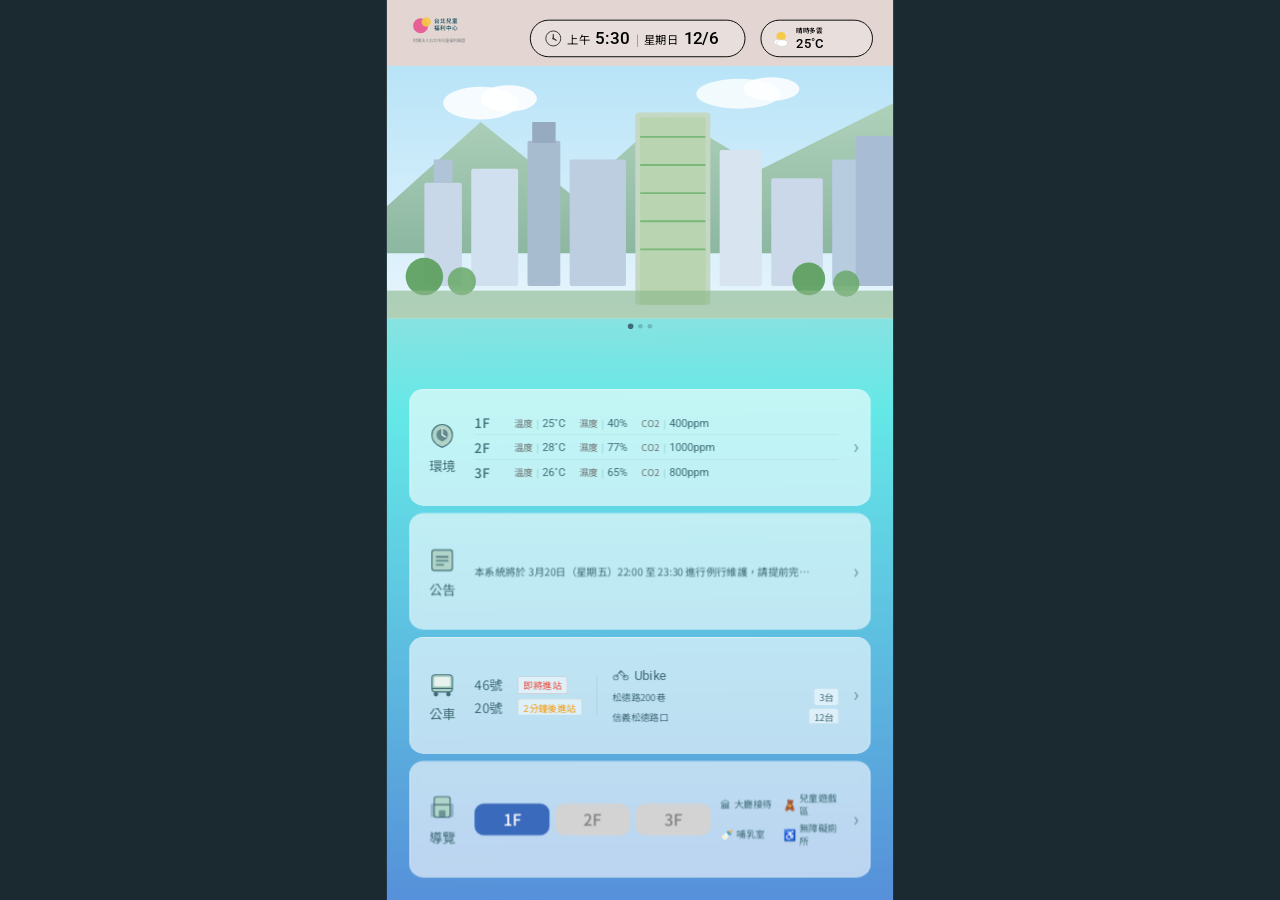
==== index.html @ 34609c23 "first commit" ====
<!DOCTYPE html>
<html lang="zh-TW">
<head>
  <meta charset="UTF-8" />
  <meta name="viewport" content="width=1080" />
  <title>台北兒童福利中心 - 資訊看板</title>
  <link rel="stylesheet" href="style.css" />
  <!-- Google Fonts 需要網路；離線時此行可移除，fallback 為系統字體 -->
  <link rel="preconnect" href="https://fonts.googleapis.com" />
  <link href="https://fonts.googleapis.com/css2?family=Noto+Sans+TC:wght@400;500;700&family=Roboto:wght@400;500;700&display=swap" rel="stylesheet" />
</head>
<body>

<!-- ══════════════════════════════════════════════════════════ -->
<!--  主容器 (設計稿尺寸 1080 × 1920，以 scale 適配螢幕)         -->
<!-- ══════════════════════════════════════════════════════════ -->
<div id="app-root">

  <!-- ▌HEADER ──────────────────────────────────────────────── -->
  <header class="header">

    <!-- Logo -->
    <div class="logo-wrap">
      <!-- SVG inline logo（無網路可正常顯示） -->
      <svg width="160" height="72" viewBox="0 0 160 72" fill="none" xmlns="http://www.w3.org/2000/svg">
        <rect width="160" height="72" rx="0" fill="none"/>
        <!-- 簡化 logo 圖示 -->
        <circle cx="24" cy="28" r="16" fill="#e84c8e" opacity=".85"/>
        <circle cx="36" cy="20" r="10" fill="#f7c948" opacity=".9"/>
        <text x="52" y="22" font-family="Noto Sans TC,sans-serif" font-size="12" font-weight="700" fill="#406c76">台北兒童</text>
        <text x="52" y="38" font-family="Noto Sans TC,sans-serif" font-size="12" font-weight="700" fill="#406c76">福利中心</text>
        <text x="8" y="62" font-family="Noto Sans TC,sans-serif" font-size="9" fill="#888">財團法人台北市兒童福利聯盟</text>
      </svg>
    </div>

    <!-- 時鐘 -->
    <div class="clock-pill">
      <span class="clock-icon">
        <!-- 時鐘 SVG icon -->
        <svg width="36" height="36" viewBox="0 0 36 36" fill="none" xmlns="http://www.w3.org/2000/svg">
          <circle cx="18" cy="18" r="16" stroke="#333" stroke-width="2"/>
          <line x1="18" y1="10" x2="18" y2="18" stroke="#333" stroke-width="2.5" stroke-linecap="round"/>
          <line x1="18" y1="18" x2="24" y2="22" stroke="#333" stroke-width="2.5" stroke-linecap="round"/>
          <circle cx="18" cy="18" r="2" fill="#333"/>
        </svg>
      </span>
      <span id="clock-ampm" class="clock-ampm">上午</span>
      <span id="clock-time" class="clock-time">10:00</span>
      <span class="clock-sep">|</span>
      <span id="clock-weekday" class="clock-weekday">星期四</span>
      <span id="clock-date" class="clock-date">12/8</span>
    </div>

    <!-- 天氣 -->
    <div class="weather-pill">
      <!-- 天氣圖示 (SVG inline) -->
      <span class="weather-icon">
        <svg width="44" height="44" viewBox="0 0 44 44" fill="none" xmlns="http://www.w3.org/2000/svg">
          <circle cx="22" cy="18" r="10" fill="#f7c948"/>
          <ellipse cx="16" cy="30" rx="9" ry="6" fill="white" stroke="#ccc" stroke-width="1"/>
          <ellipse cx="24" cy="32" rx="12" ry="7" fill="white" stroke="#ccc" stroke-width="1"/>
        </svg>
      </span>
      <div class="weather-info">
        <span id="weather-condition" class="weather-condition">晴時多雲</span>
        <span id="weather-temp" class="weather-temp">25˚C</span>
      </div>
    </div>

  </header>

  <!-- ▌HERO 建築圖 ──────────────────────────────────────────── -->
  <section class="hero-section">
    <div class="hero-image-wrap">
      <!-- 以漸層 + SVG city 圖形替代外部圖片，保證離線可顯示 -->
      <div class="hero-city-art">
        <svg width="1080" height="540" viewBox="0 0 1080 540" xmlns="http://www.w3.org/2000/svg" preserveAspectRatio="xMidYMid slice">
          <defs>
            <linearGradient id="skyGrad" x1="0" y1="0" x2="0" y2="1">
              <stop offset="0%" stop-color="#b8e4f7"/>
              <stop offset="60%" stop-color="#d5eefb"/>
              <stop offset="100%" stop-color="#e8f5fc"/>
            </linearGradient>
            <linearGradient id="mtGrad" x1="0" y1="0" x2="0" y2="1">
              <stop offset="0%" stop-color="#a8c8a0"/>
              <stop offset="100%" stop-color="#6a9e7a"/>
            </linearGradient>
          </defs>
          <!-- 天空 -->
          <rect width="1080" height="540" fill="url(#skyGrad)"/>
          <!-- 山 -->
          <polygon points="0,300 200,120 400,280 600,100 800,220 1080,80 1080,400 0,400" fill="url(#mtGrad)" opacity=".7"/>
          <!-- 雲 -->
          <ellipse cx="200" cy="80" rx="80" ry="35" fill="white" opacity=".85"/>
          <ellipse cx="260" cy="70" rx="60" ry="28" fill="white" opacity=".9"/>
          <ellipse cx="750" cy="60" rx="90" ry="32" fill="white" opacity=".8"/>
          <ellipse cx="820" cy="50" rx="60" ry="25" fill="white" opacity=".85"/>
          <!-- 建築群 -->
          <rect x="80"  y="250" width="80"  height="220" fill="#c8d8e8" rx="4"/>
          <rect x="100" y="200" width="40"  height="50"  fill="#b0c4d8" rx="2"/>
          <rect x="180" y="220" width="100" height="250" fill="#d0e0ee" rx="4"/>
          <rect x="300" y="160" width="70"  height="310" fill="#a8bcd0" rx="4"/>
          <rect x="310" y="120" width="50"  height="45"  fill="#96aac0" rx="2"/>
          <rect x="390" y="200" width="120" height="270" fill="#bccee0" rx="4"/>
          <!-- 主建築 (帶植栽外牆) -->
          <rect x="530" y="100" width="160" height="410" fill="#c4d8c4" rx="8"/>
          <rect x="540" y="110" width="140" height="400" fill="#b8d4b0" rx="6"/>
          <!-- 植栽陽台線條 -->
          <rect x="540" y="150" width="140" height="4"  fill="#7ab87a" rx="2"/>
          <rect x="540" y="210" width="140" height="4"  fill="#7ab87a" rx="2"/>
          <rect x="540" y="270" width="140" height="4"  fill="#7ab87a" rx="2"/>
          <rect x="540" y="330" width="140" height="4"  fill="#7ab87a" rx="2"/>
          <rect x="540" y="390" width="140" height="4"  fill="#7ab87a" rx="2"/>
          <!-- 右側建築 -->
          <rect x="710" y="180" width="90"  height="290" fill="#d8e4f0" rx="4"/>
          <rect x="820" y="240" width="110" height="230" fill="#cad8ea" rx="4"/>
          <rect x="950" y="200" width="80"  height="270" fill="#b8cce0" rx="4"/>
          <rect x="1000" y="150" width="80"  height="320" fill="#a8bcd4" rx="4"/>
          <!-- 前景綠樹 -->
          <circle cx="80"  cy="450" r="40" fill="#5a9e5a" opacity=".9"/>
          <circle cx="160" cy="460" r="30" fill="#6aaa6a" opacity=".85"/>
          <circle cx="900" cy="455" r="35" fill="#5a9e5a" opacity=".9"/>
          <circle cx="980" cy="465" r="28" fill="#6aaa6a" opacity=".85"/>
          <!-- 地面 -->
          <rect x="0" y="480" width="1080" height="60" fill="#8ab88a" opacity=".6"/>
        </svg>
      </div>
    </div>
    <!-- 輪播指示點 -->
    <div class="carousel-dots">
      <span class="dot active"></span>
      <span class="dot"></span>
      <span class="dot"></span>
    </div>
  </section>

  <!-- ▌INFO CARDS 區域 ─────────────────────────────────────── -->
  <main class="cards-area">

    <!-- ── 環境監測卡 ──────────────────────────────── -->
    <article class="card env-card">
      <div class="card-icon-col">
        <div class="card-icon">
          <!-- 環境 icon (SVG) -->
          <svg width="56" height="56" viewBox="0 0 56 56" fill="none" xmlns="http://www.w3.org/2000/svg">
            <path d="M28 8 C18 8 10 16 10 26 C10 34 14 40 20 44 L28 48 L36 44 C42 40 46 34 46 26 C46 16 38 8 28 8Z" fill="#b0d4c8" stroke="#406c76" stroke-width="2"/>
            <path d="M28 16 C22 16 18 20 18 26 C18 30 20 33 23 35 L28 38 L33 35 C36 33 38 30 38 26 C38 20 34 16 28 16Z" fill="#406c76" opacity=".7"/>
            <line x1="28" y1="26" x2="28" y2="16" stroke="white" stroke-width="2" stroke-linecap="round"/>
            <line x1="28" y1="26" x2="34" y2="30" stroke="white" stroke-width="2" stroke-linecap="round"/>
          </svg>
        </div>
        <p class="card-label">環境</p>
      </div>
      <div class="card-content env-content">
        <!-- 動態產生 by JS -->
      </div>
      <div class="card-arrow">›</div>
    </article>

    <!-- ── 公告卡 ───────────────────────────────────── -->
    <article class="card notice-card">
      <div class="card-icon-col">
        <div class="card-icon">
          <svg width="56" height="56" viewBox="0 0 56 56" fill="none" xmlns="http://www.w3.org/2000/svg">
            <rect x="10" y="10" width="36" height="36" rx="4" fill="#b0d4c8" stroke="#406c76" stroke-width="2"/>
            <line x1="18" y1="22" x2="38" y2="22" stroke="#406c76" stroke-width="2.5" stroke-linecap="round"/>
            <line x1="18" y1="29" x2="38" y2="29" stroke="#406c76" stroke-width="2.5" stroke-linecap="round"/>
            <line x1="18" y1="36" x2="30" y2="36" stroke="#406c76" stroke-width="2.5" stroke-linecap="round"/>
          </svg>
        </div>
        <p class="card-label">公告</p>
      </div>
      <div class="card-content notice-content">
        <!-- 動態產生 by JS -->
      </div>
      <div class="card-arrow">›</div>
    </article>

    <!-- ── 交通資訊卡 ─────────────────────────────────── -->
    <article class="card transit-card">
      <div class="card-icon-col">
        <div class="card-icon">
          <svg width="56" height="56" viewBox="0 0 56 56" fill="none" xmlns="http://www.w3.org/2000/svg">
            <rect x="10" y="12" width="36" height="30" rx="6" fill="#b0d4c8" stroke="#406c76" stroke-width="2"/>
            <rect x="14" y="16" width="28" height="16" rx="3" fill="white" opacity=".7"/>
            <circle cx="17" cy="46" r="4" fill="#406c76"/>
            <circle cx="39" cy="46" r="4" fill="#406c76"/>
            <line x1="10" y1="36" x2="46" y2="36" stroke="#406c76" stroke-width="2"/>
          </svg>
        </div>
        <p class="card-label">公車</p>
      </div>
      <div class="card-content transit-content">
        <!-- 動態產生 by JS -->
      </div>
      <div class="card-arrow">›</div>
    </article>

    <!-- ── 園區導覽卡 ─────────────────────────────────── -->
    <article class="card guide-card">
      <div class="card-icon-col">
        <div class="card-icon">
          <svg width="56" height="56" viewBox="0 0 56 56" fill="none" xmlns="http://www.w3.org/2000/svg">
            <rect x="14" y="8" width="28" height="36" rx="4" fill="#b0d4c8" stroke="#406c76" stroke-width="2"/>
            <rect x="22" y="32" width="12" height="12" rx="2" fill="#406c76" opacity=".6"/>
            <line x1="14" y1="22" x2="42" y2="22" stroke="#406c76" stroke-width="2"/>
            <rect x="8"  y="20" width="6" height="24" rx="2" fill="#406c76" opacity=".35"/>
            <rect x="42" y="20" width="6" height="24" rx="2" fill="#406c76" opacity=".35"/>
          </svg>
        </div>
        <p class="card-label">導覽</p>
      </div>
      <div class="card-content guide-content">
        <div class="floor-tabs" id="floor-tabs">
          <!-- 動態產生 by JS -->
        </div>
        <div class="floor-detail" id="floor-detail">
          <!-- 動態產生 by JS -->
        </div>
      </div>
      <div class="card-arrow">›</div>
    </article>

  </main>
</div><!-- /#app-root -->

<script src="mock.js"></script>
<script src="app.js"></script>
</body>
</html>
---- style.css ----
/* ═══════════════════════════════════════════════════════════════
   style.css — 台北兒童福利中心資訊看板
   設計稿基準尺寸：1080 × 1920 px
   ─── 支援 1080p (1920×1080 橫置) 與 4K (3840×2160) ───────────
   以 CSS transform scale 進行等比縮放，不破版
   ═══════════════════════════════════════════════════════════════ */

/* ── 字體 fallback (Google Fonts 載入失敗時) ─────────────────── */
@import url('data:text/css,');

/* ── CSS 變數 ─────────────────────────────────────────────────── */
:root {
  /* 顏色 */
  --c-primary:   #406c76;
  --c-bg-grad-top:    rgb(226, 213, 210);
  --c-bg-grad-mid:    rgb(100, 232, 231);
  --c-bg-grad-bot:    rgb(86, 144, 217);
  --c-card-bg:        rgba(255,255,255,0.6);
  --c-card-border:    rgba(255,255,255,0.85);
  --c-pill-bg:        rgba(255,255,255,0.2);
  --c-text-main:      #406c76;
  --c-text-sub:       #6d6d6d;
  --c-white:          #ffffff;
  --c-blue-btn:       #3a6abc;
  --c-grey-btn:       #d3d3d3;
  --c-grey-btn-text:  #828282;
  --c-arriving:       #e84c3d;
  --c-soon:           #f39c12;

  /* 設計稿寬高（保持縱向比例） */
  --design-w: 1080px;
  --design-h: 1920px;

  /* 圓角 */
  --r-card:  30px;
  --r-pill:  50px;
  --r-btn:   20px;
  --r-badge: 5px;

  /* 字體 */
  --font-zh: 'Noto Sans TC', 'Microsoft JhengHei', 'PingFang TC', sans-serif;
  --font-en: 'Roboto', 'Noto Sans TC', sans-serif;
}

/* ── Reset ──────────────────────────────────────────────────── */
*, *::before, *::after { box-sizing: border-box; margin: 0; padding: 0; }

html, body {
  width: 100%;
  height: 100%;
  overflow: hidden;
  background: #000;
}

/* ══════════════════════════════════════════════════════════════
   縮放容器 — JS 計算 scale 後注入 inline style
   ══════════════════════════════════════════════════════════════ */
#app-root {
  /* 固定設計稿尺寸 (縱向) */
  width:  var(--design-w);
  height: var(--design-h);
  position: absolute;
  top: 0;
  left: 0;
  transform-origin: top left;

  /* 背景漸層 */
  background: linear-gradient(
    179.57deg,
    var(--c-bg-grad-top)  8.4%,
    var(--c-bg-grad-mid) 45.7%,
    var(--c-bg-grad-bot) 99.8%
  );
  font-family: var(--font-zh);
  overflow: hidden;
}

/* ══════════════════════════════════════════════════════════════
   HEADER
   ══════════════════════════════════════════════════════════════ */
.header {
  position: absolute;
  top: 0;
  left: 0;
  right: 0;
  height: 130px;
  display: flex;
  align-items: center;
  padding: 0 48px;
  gap: 24px;
  z-index: 10;
}

/* Logo */
.logo-wrap {
  flex: 0 0 auto;
}

/* 時鐘 Pill */
.clock-pill {
  position: absolute;
  left: 305px;
  top: 42px;
  width: 460px;
  height: 80px;
  background: var(--c-pill-bg);
  border: 2px solid #000;
  border-radius: var(--r-pill);
  display: flex;
  align-items: center;
  padding: 0 30px;
  gap: 12px;
}

.clock-icon { display: flex; align-items: center; }
.clock-ampm { font-family: var(--font-zh); font-size: 24px; font-weight: 400; color: #000; }
.clock-time { font-family: var(--font-en); font-size: 36px; font-weight: 500; color: #000; letter-spacing: 1px; }
.clock-sep  { color: #000; font-size: 24px; opacity: .4; }
.clock-weekday { font-family: var(--font-zh); font-size: 24px; color: #000; }
.clock-date    { font-family: var(--font-en); font-size: 36px; font-weight: 500; color: #000; }

/* 天氣 Pill */
.weather-pill {
  position: absolute;
  left: 797px;
  top: 42px;
  width: 240px;
  height: 80px;
  background: var(--c-pill-bg);
  border: 2px solid #000;
  border-radius: var(--r-pill);
  display: flex;
  align-items: center;
  padding: 0 20px;
  gap: 10px;
}

.weather-icon { display: flex; align-items: center; flex: 0 0 auto; }
.weather-info { display: flex; flex-direction: column; gap: 2px; }
.weather-condition {
  font-family: var(--font-zh);
  font-size: 14px;
  font-weight: 500;
  color: #000;
  white-space: nowrap;
}
.weather-temp {
  font-family: var(--font-en);
  font-size: 28px;
  font-weight: 500;
  color: #000;
  white-space: nowrap;
}

/* ══════════════════════════════════════════════════════════════
   HERO 建築圖
   ══════════════════════════════════════════════════════════════ */
.hero-section {
  position: absolute;
  top: 140px;
  left: 0;
  width: 1080px;
  height: 580px;
  overflow: hidden;
}

.hero-image-wrap {
  width: 100%;
  height: 540px;
  overflow: hidden;
}

.hero-city-art {
  width: 100%;
  height: 100%;
}

.hero-city-art svg {
  width: 100%;
  height: 100%;
  object-fit: cover;
}

/* 輪播點 */
.carousel-dots {
  position: absolute;
  bottom: 18px;
  left: 50%;
  transform: translateX(-50%);
  display: flex;
  gap: 10px;
  align-items: center;
}

.dot {
  width: 10px;
  height: 10px;
  border-radius: 50%;
  background: rgba(64,108,118,0.35);
  transition: background .3s;
}

.dot.active {
  background: var(--c-primary);
  width: 12px;
  height: 12px;
}

/* ══════════════════════════════════════════════════════════════
   CARDS 區域
   ══════════════════════════════════════════════════════════════ */
.cards-area {
  position: absolute;
  top: 830px;
  left: 0;
  right: 0;
  bottom: 0;
  display: flex;
  flex-direction: column;
  gap: 16px;
  padding: 0 48px 48px;
}

/* ── 通用卡片 ────────────────────────────────────────────────── */
.card {
  flex: 1;
  background: var(--c-card-bg);
  border: 1.5px solid var(--c-card-border);
  border-radius: var(--r-card);
  display: flex;
  align-items: center;
  padding: 0 28px 0 24px;
  gap: 24px;
  backdrop-filter: blur(10px);
  -webkit-backdrop-filter: blur(10px);
  position: relative;
  overflow: hidden;
  min-height: 0;
}

/* 左側 icon 欄 */
.card-icon-col {
  flex: 0 0 90px;
  display: flex;
  flex-direction: column;
  align-items: center;
  gap: 8px;
}

.card-icon {
  width: 68px;
  height: 68px;
  display: flex;
  align-items: center;
  justify-content: center;
}

.card-icon svg {
  width: 100%;
  height: 100%;
}

.card-label {
  font-family: var(--font-zh);
  font-size: 28px;
  font-weight: 400;
  color: var(--c-text-main);
  white-space: nowrap;
}

/* 右側箭頭 */
.card-arrow {
  position: absolute;
  right: 24px;
  top: 50%;
  transform: translateY(-50%);
  font-size: 40px;
  color: var(--c-primary);
  opacity: .6;
  font-family: var(--font-en);
  line-height: 1;
}

/* 內容區 */
.card-content {
  flex: 1;
  display: flex;
  flex-direction: column;
  justify-content: center;
  gap: 0;
  min-width: 0;
  padding-right: 40px;
}

/* ══════════════════════════════════════════════════════════════
   環境監測卡
   ══════════════════════════════════════════════════════════════ */
.env-content {
  gap: 0;
}

.env-row {
  display: flex;
  align-items: center;
  gap: 28px;
  padding: 6px 0;
  border-bottom: 1px solid rgba(64,108,118,0.15);
}

.env-row:last-child { border-bottom: none; }

.env-floor {
  font-family: var(--font-zh);
  font-size: 28px;
  font-weight: 500;
  color: var(--c-text-main);
  width: 56px;
  flex-shrink: 0;
}

.env-item {
  display: flex;
  align-items: baseline;
  gap: 6px;
}

.env-label {
  font-family: var(--font-zh);
  font-size: 20px;
  color: var(--c-text-sub);
}

.env-sep {
  font-size: 18px;
  color: rgba(64,108,118,0.4);
  margin: 0 2px;
}

.env-value {
  font-family: var(--font-en);
  font-size: 24px;
  font-weight: 400;
  color: var(--c-text-main);
}

/* ══════════════════════════════════════════════════════════════
   公告卡
   ══════════════════════════════════════════════════════════════ */
.notice-content {
  gap: 6px;
  overflow: hidden;
}

.notice-item {
  font-family: var(--font-zh);
  font-size: 22px;
  color: var(--c-text-main);
  line-height: 1.55;
  white-space: nowrap;
  overflow: hidden;
  text-overflow: ellipsis;
  max-width: 720px;
}

/* ══════════════════════════════════════════════════════════════
   交通資訊卡
   ══════════════════════════════════════════════════════════════ */
.transit-content {
  flex-direction: row;
  align-items: center;
  gap: 0;
}

.transit-bus-col {
  flex: 0 0 auto;
  display: flex;
  flex-direction: column;
  gap: 8px;
  padding-right: 32px;
  border-right: 1.5px solid rgba(64,108,118,0.2);
}

.transit-bus-row {
  display: flex;
  align-items: center;
  gap: 12px;
}

.bus-route-no {
  font-family: var(--font-zh);
  font-size: 28px;
  color: var(--c-text-main);
  width: 80px;
  flex-shrink: 0;
}

.bus-status {
  font-family: var(--font-zh);
  font-size: 20px;
  padding: 3px 12px;
  border-radius: var(--r-badge);
  background: rgba(255,255,255,0.5);
  white-space: nowrap;
}

.bus-status.arriving { color: var(--c-arriving); border: 1px solid rgba(232,76,61,.3); }
.bus-status.soon     { color: var(--c-soon);     border: 1px solid rgba(243,156,18,.3); }

.transit-ubike-col {
  flex: 1;
  display: flex;
  flex-direction: column;
  gap: 8px;
  padding-left: 32px;
}

.ubike-header {
  display: flex;
  align-items: center;
  gap: 10px;
  margin-bottom: 4px;
}

.ubike-label {
  font-family: var(--font-en);
  font-size: 28px;
  color: var(--c-text-main);
  font-weight: 400;
}

.ubike-row {
  display: flex;
  justify-content: space-between;
  align-items: center;
  gap: 8px;
}

.ubike-station {
  font-family: var(--font-zh);
  font-size: 20px;
  color: var(--c-text-main);
}

.ubike-count {
  font-family: var(--font-zh);
  font-size: 20px;
  color: var(--c-text-main);
  padding: 3px 10px;
  border-radius: var(--r-badge);
  background: rgba(255,255,255,0.5);
  white-space: nowrap;
}

/* Ubike SVG icon inline */
.ubike-icon svg {
  width: 36px;
  height: 28px;
}

/* ══════════════════════════════════════════════════════════════
   園區導覽卡
   ══════════════════════════════════════════════════════════════ */
.guide-content {
  flex-direction: row;
  align-items: center;
  gap: 20px;
}

.floor-tabs {
  display: flex;
  gap: 12px;
  flex-shrink: 0;
}

.floor-btn {
  width: 160px;
  height: 68px;
  border-radius: var(--r-btn);
  border: none;
  cursor: pointer;
  font-family: var(--font-zh);
  font-size: 34px;
  font-weight: 500;
  transition: background .2s, color .2s;
  display: flex;
  align-items: center;
  justify-content: center;
}

.floor-btn.active {
  background: var(--c-blue-btn);
  color: var(--c-white);
}

.floor-btn:not(.active) {
  background: var(--c-grey-btn);
  color: var(--c-grey-btn-text);
}

.floor-detail {
  flex: 1;
  display: grid;
  grid-template-columns: 1fr 1fr;
  gap: 6px 16px;
}

.floor-area-item {
  display: flex;
  align-items: center;
  gap: 8px;
  font-family: var(--font-zh);
  font-size: 20px;
  color: var(--c-text-main);
}

.floor-area-item .area-icon {
  font-size: 22px;
}

/* ══════════════════════════════════════════════════════════════
   動畫
   ══════════════════════════════════════════════════════════════ */
@keyframes fadeSlideIn {
  from { opacity: 0; transform: translateY(12px); }
  to   { opacity: 1; transform: translateY(0); }
}

.card {
  animation: fadeSlideIn .5s ease both;
}

.env-card    { animation-delay: .1s; }
.notice-card { animation-delay: .2s; }
.transit-card{ animation-delay: .3s; }
.guide-card  { animation-delay: .4s; }

/* 公告滾動 */
@keyframes scrollNotice {
  0%   { transform: translateY(0); }
  100% { transform: translateY(-50%); }
}

.notice-ticker-wrap {
  overflow: hidden;
  width: 100%;
}

.notice-ticker {
  display: flex;
  flex-direction: column;
  gap: 16px;
}

/* 交通輪播容器 */
.transit-roller-wrap {
  overflow: hidden;
}

#bus-roller,
#ubike-roller {
  display: flex;
  flex-direction: column;
  gap: 8px;
}

/* 輪播點動畫 */
@keyframes dotPulse {
  0%, 100% { opacity: 1; }
  50%       { opacity: .4; }
}
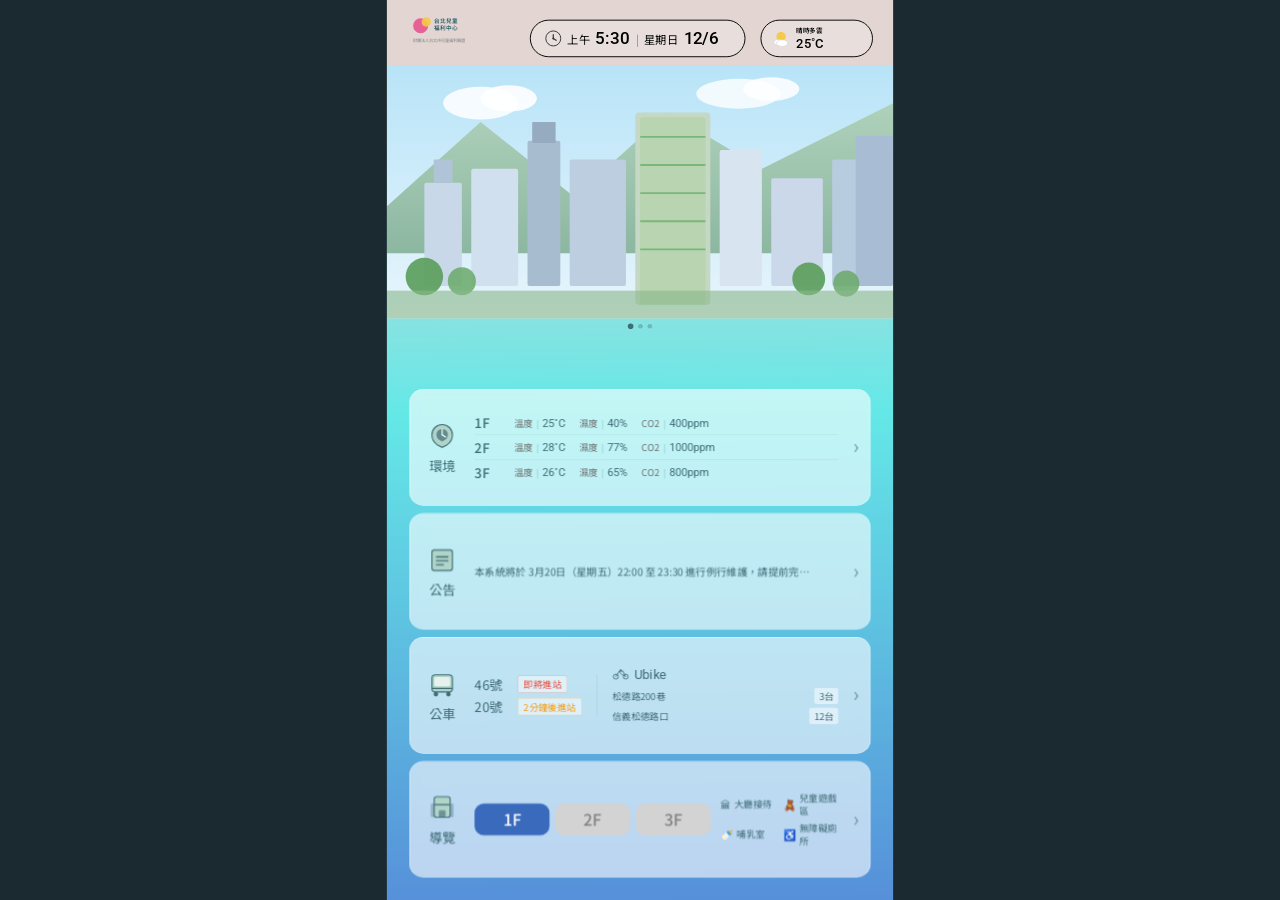
==== commit 50652151: "add floor_plan.html" ====
--- a/index.html
+++ b/index.html
@@ -19,8 +19,8 @@
   <!-- ▌HEADER ──────────────────────────────────────────────── -->
   <header class="header">
 
-    <!-- Logo -->
-    <div class="logo-wrap">
+    <!-- Logo (點擊跳轉至 1F 樓層平面圖) -->
+    <a class="logo-wrap" href="floor_plan.html">
       <!-- SVG inline logo（無網路可正常顯示） -->
       <svg width="160" height="72" viewBox="0 0 160 72" fill="none" xmlns="http://www.w3.org/2000/svg">
         <rect width="160" height="72" rx="0" fill="none"/>
@@ -31,7 +31,7 @@
         <text x="52" y="38" font-family="Noto Sans TC,sans-serif" font-size="12" font-weight="700" fill="#406c76">福利中心</text>
         <text x="8" y="62" font-family="Noto Sans TC,sans-serif" font-size="9" fill="#888">財團法人台北市兒童福利聯盟</text>
       </svg>
-    </div>
+    </a>
 
     <!-- 時鐘 -->
     <div class="clock-pill">
--- a/style.css
+++ b/style.css
@@ -94,6 +94,9 @@
 /* Logo */
 .logo-wrap {
   flex: 0 0 auto;
+  cursor: pointer;
+  text-decoration: none;
+  display: inline-block;
 }
 
 /* 時鐘 Pill */
@@ -543,6 +546,7 @@
 .notice-ticker-wrap {
   overflow: hidden;
   width: 100%;
+  visibility: hidden;
 }
 
 .notice-ticker {
@@ -554,6 +558,7 @@
 /* 交通輪播容器 */
 .transit-roller-wrap {
   overflow: hidden;
+  visibility: hidden;
 }
 
 #bus-roller,
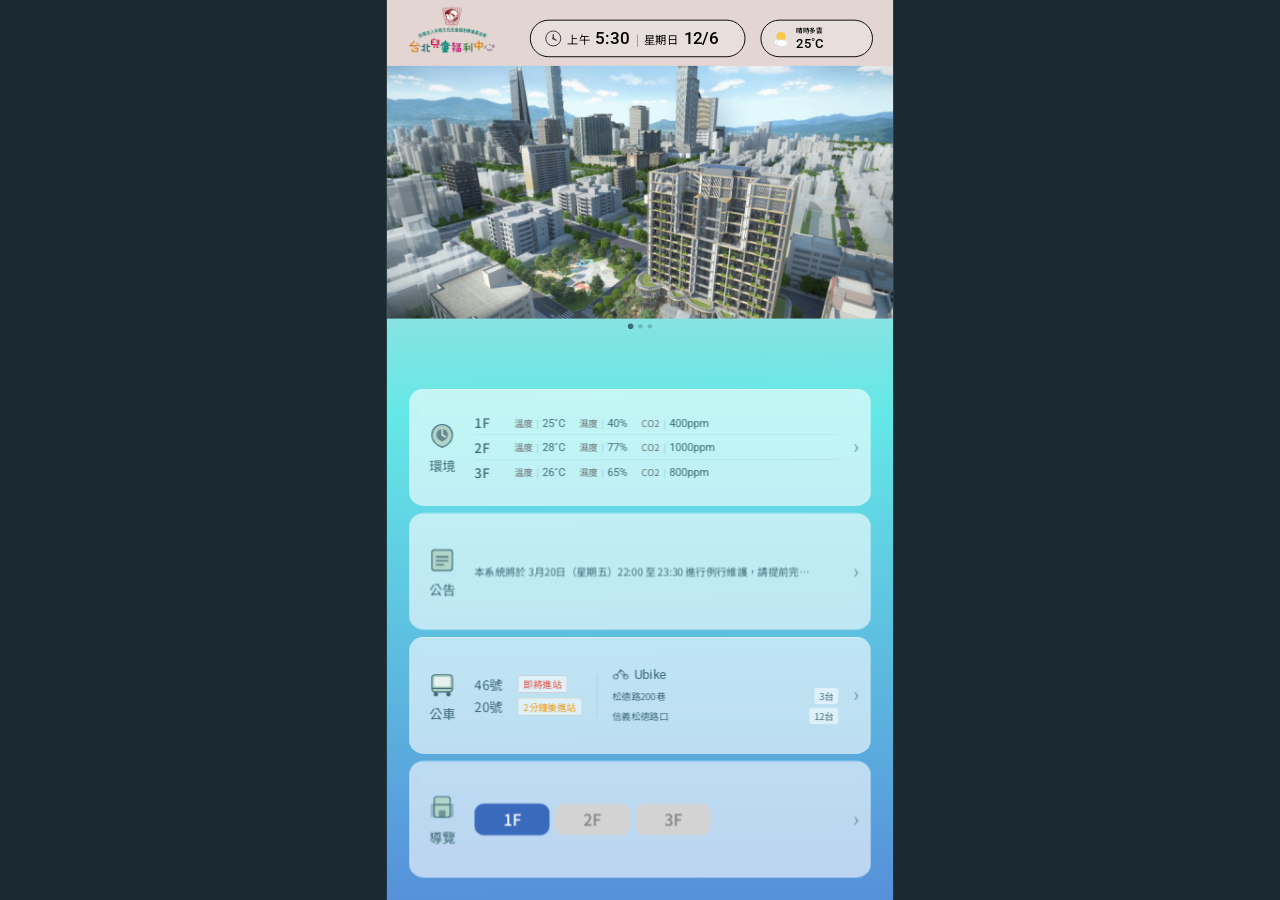
==== commit 2e8c9774: "修改logo" ====
--- a/index.html
+++ b/index.html
@@ -20,17 +20,8 @@
   <header class="header">
 
     <!-- Logo (點擊跳轉至 1F 樓層平面圖) -->
-    <a class="logo-wrap" href="floor_plan.html">
-      <!-- SVG inline logo（無網路可正常顯示） -->
-      <svg width="160" height="72" viewBox="0 0 160 72" fill="none" xmlns="http://www.w3.org/2000/svg">
-        <rect width="160" height="72" rx="0" fill="none"/>
-        <!-- 簡化 logo 圖示 -->
-        <circle cx="24" cy="28" r="16" fill="#e84c8e" opacity=".85"/>
-        <circle cx="36" cy="20" r="10" fill="#f7c948" opacity=".9"/>
-        <text x="52" y="22" font-family="Noto Sans TC,sans-serif" font-size="12" font-weight="700" fill="#406c76">台北兒童</text>
-        <text x="52" y="38" font-family="Noto Sans TC,sans-serif" font-size="12" font-weight="700" fill="#406c76">福利中心</text>
-        <text x="8" y="62" font-family="Noto Sans TC,sans-serif" font-size="9" fill="#888">財團法人台北市兒童福利聯盟</text>
-      </svg>
+    <a class="logo-wrap" href="index.html">
+      <img src="images/logo.png" alt="台北兒童福利中心">
     </a>
 
     <!-- 時鐘 -->
@@ -72,58 +63,8 @@
   <!-- ▌HERO 建築圖 ──────────────────────────────────────────── -->
   <section class="hero-section">
     <div class="hero-image-wrap">
-      <!-- 以漸層 + SVG city 圖形替代外部圖片，保證離線可顯示 -->
       <div class="hero-city-art">
-        <svg width="1080" height="540" viewBox="0 0 1080 540" xmlns="http://www.w3.org/2000/svg" preserveAspectRatio="xMidYMid slice">
-          <defs>
-            <linearGradient id="skyGrad" x1="0" y1="0" x2="0" y2="1">
-              <stop offset="0%" stop-color="#b8e4f7"/>
-              <stop offset="60%" stop-color="#d5eefb"/>
-              <stop offset="100%" stop-color="#e8f5fc"/>
-            </linearGradient>
-            <linearGradient id="mtGrad" x1="0" y1="0" x2="0" y2="1">
-              <stop offset="0%" stop-color="#a8c8a0"/>
-              <stop offset="100%" stop-color="#6a9e7a"/>
-            </linearGradient>
-          </defs>
-          <!-- 天空 -->
-          <rect width="1080" height="540" fill="url(#skyGrad)"/>
-          <!-- 山 -->
-          <polygon points="0,300 200,120 400,280 600,100 800,220 1080,80 1080,400 0,400" fill="url(#mtGrad)" opacity=".7"/>
-          <!-- 雲 -->
-          <ellipse cx="200" cy="80" rx="80" ry="35" fill="white" opacity=".85"/>
-          <ellipse cx="260" cy="70" rx="60" ry="28" fill="white" opacity=".9"/>
-          <ellipse cx="750" cy="60" rx="90" ry="32" fill="white" opacity=".8"/>
-          <ellipse cx="820" cy="50" rx="60" ry="25" fill="white" opacity=".85"/>
-          <!-- 建築群 -->
-          <rect x="80"  y="250" width="80"  height="220" fill="#c8d8e8" rx="4"/>
-          <rect x="100" y="200" width="40"  height="50"  fill="#b0c4d8" rx="2"/>
-          <rect x="180" y="220" width="100" height="250" fill="#d0e0ee" rx="4"/>
-          <rect x="300" y="160" width="70"  height="310" fill="#a8bcd0" rx="4"/>
-          <rect x="310" y="120" width="50"  height="45"  fill="#96aac0" rx="2"/>
-          <rect x="390" y="200" width="120" height="270" fill="#bccee0" rx="4"/>
-          <!-- 主建築 (帶植栽外牆) -->
-          <rect x="530" y="100" width="160" height="410" fill="#c4d8c4" rx="8"/>
-          <rect x="540" y="110" width="140" height="400" fill="#b8d4b0" rx="6"/>
-          <!-- 植栽陽台線條 -->
-          <rect x="540" y="150" width="140" height="4"  fill="#7ab87a" rx="2"/>
-          <rect x="540" y="210" width="140" height="4"  fill="#7ab87a" rx="2"/>
-          <rect x="540" y="270" width="140" height="4"  fill="#7ab87a" rx="2"/>
-          <rect x="540" y="330" width="140" height="4"  fill="#7ab87a" rx="2"/>
-          <rect x="540" y="390" width="140" height="4"  fill="#7ab87a" rx="2"/>
-          <!-- 右側建築 -->
-          <rect x="710" y="180" width="90"  height="290" fill="#d8e4f0" rx="4"/>
-          <rect x="820" y="240" width="110" height="230" fill="#cad8ea" rx="4"/>
-          <rect x="950" y="200" width="80"  height="270" fill="#b8cce0" rx="4"/>
-          <rect x="1000" y="150" width="80"  height="320" fill="#a8bcd4" rx="4"/>
-          <!-- 前景綠樹 -->
-          <circle cx="80"  cy="450" r="40" fill="#5a9e5a" opacity=".9"/>
-          <circle cx="160" cy="460" r="30" fill="#6aaa6a" opacity=".85"/>
-          <circle cx="900" cy="455" r="35" fill="#5a9e5a" opacity=".9"/>
-          <circle cx="980" cy="465" r="28" fill="#6aaa6a" opacity=".85"/>
-          <!-- 地面 -->
-          <rect x="0" y="480" width="1080" height="60" fill="#8ab88a" opacity=".6"/>
-        </svg>
+        <img src="images/carousel_1.png" alt="">
       </div>
     </div>
     <!-- 輪播指示點 -->
--- a/style.css
+++ b/style.css
@@ -178,7 +178,7 @@
   height: 100%;
 }
 
-.hero-city-art svg {
+.hero-city-art img {
   width: 100%;
   height: 100%;
   object-fit: cover;
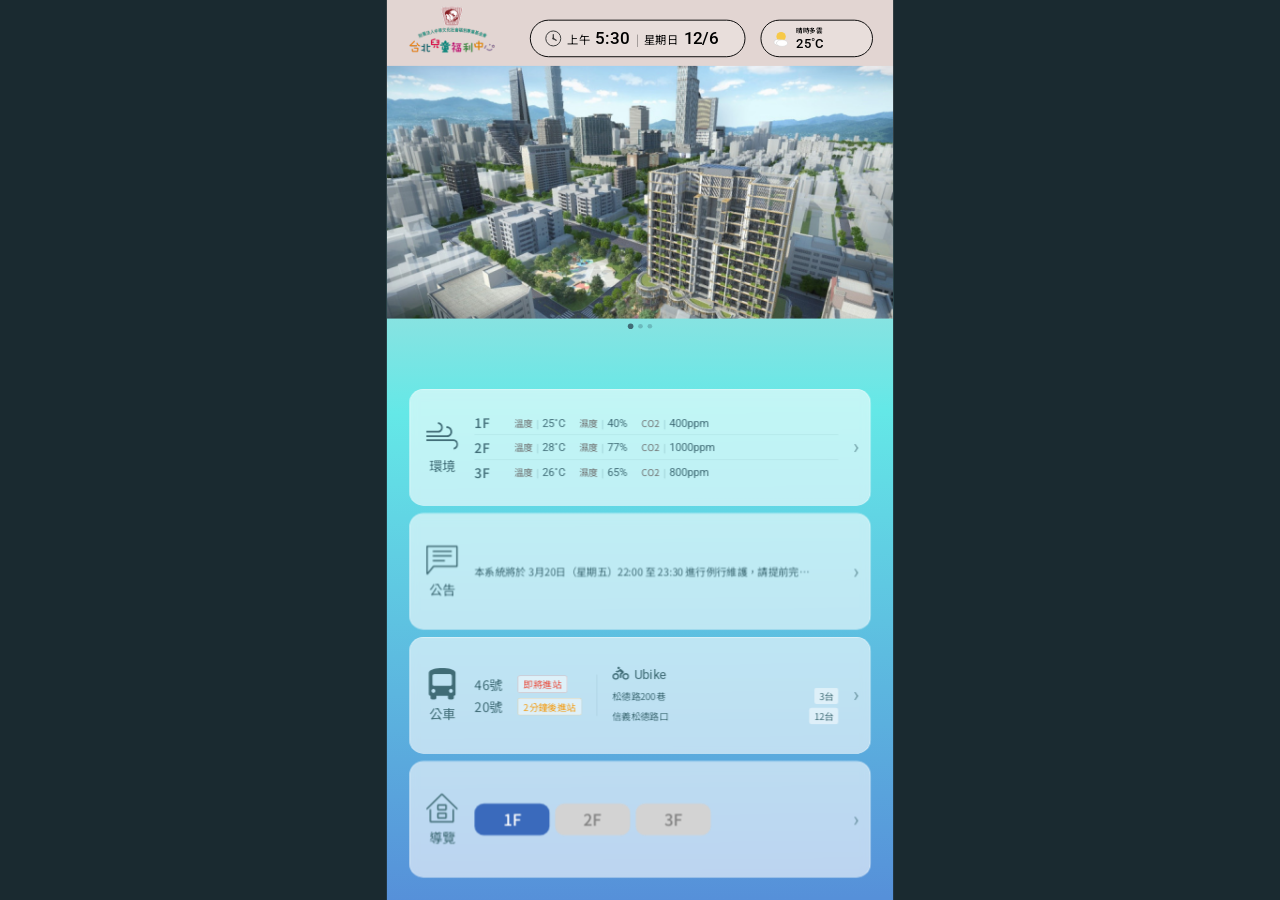
==== commit 75eb7b5c: "更換svg" ====
--- a/index.html
+++ b/index.html
@@ -1,5 +1,6 @@
 <!DOCTYPE html>
 <html lang="zh-TW">
+
 <head>
   <meta charset="UTF-8" />
   <meta name="viewport" content="width=1080" />
@@ -7,165 +8,203 @@
   <link rel="stylesheet" href="style.css" />
   <!-- Google Fonts 需要網路；離線時此行可移除，fallback 為系統字體 -->
   <link rel="preconnect" href="https://fonts.googleapis.com" />
-  <link href="https://fonts.googleapis.com/css2?family=Noto+Sans+TC:wght@400;500;700&family=Roboto:wght@400;500;700&display=swap" rel="stylesheet" />
+  <link
+    href="https://fonts.googleapis.com/css2?family=Noto+Sans+TC:wght@400;500;700&family=Roboto:wght@400;500;700&display=swap"
+    rel="stylesheet" />
 </head>
+
 <body>
 
-<!-- ══════════════════════════════════════════════════════════ -->
-<!--  主容器 (設計稿尺寸 1080 × 1920，以 scale 適配螢幕)         -->
-<!-- ══════════════════════════════════════════════════════════ -->
-<div id="app-root">
-
-  <!-- ▌HEADER ──────────────────────────────────────────────── -->
-  <header class="header">
-
-    <!-- Logo (點擊跳轉至 1F 樓層平面圖) -->
-    <a class="logo-wrap" href="index.html">
-      <img src="images/logo.png" alt="台北兒童福利中心">
-    </a>
-
-    <!-- 時鐘 -->
-    <div class="clock-pill">
-      <span class="clock-icon">
-        <!-- 時鐘 SVG icon -->
-        <svg width="36" height="36" viewBox="0 0 36 36" fill="none" xmlns="http://www.w3.org/2000/svg">
-          <circle cx="18" cy="18" r="16" stroke="#333" stroke-width="2"/>
-          <line x1="18" y1="10" x2="18" y2="18" stroke="#333" stroke-width="2.5" stroke-linecap="round"/>
-          <line x1="18" y1="18" x2="24" y2="22" stroke="#333" stroke-width="2.5" stroke-linecap="round"/>
-          <circle cx="18" cy="18" r="2" fill="#333"/>
-        </svg>
-      </span>
-      <span id="clock-ampm" class="clock-ampm">上午</span>
-      <span id="clock-time" class="clock-time">10:00</span>
-      <span class="clock-sep">|</span>
-      <span id="clock-weekday" class="clock-weekday">星期四</span>
-      <span id="clock-date" class="clock-date">12/8</span>
-    </div>
-
-    <!-- 天氣 -->
-    <div class="weather-pill">
-      <!-- 天氣圖示 (SVG inline) -->
-      <span class="weather-icon">
-        <svg width="44" height="44" viewBox="0 0 44 44" fill="none" xmlns="http://www.w3.org/2000/svg">
-          <circle cx="22" cy="18" r="10" fill="#f7c948"/>
-          <ellipse cx="16" cy="30" rx="9" ry="6" fill="white" stroke="#ccc" stroke-width="1"/>
-          <ellipse cx="24" cy="32" rx="12" ry="7" fill="white" stroke="#ccc" stroke-width="1"/>
-        </svg>
-      </span>
-      <div class="weather-info">
-        <span id="weather-condition" class="weather-condition">晴時多雲</span>
-        <span id="weather-temp" class="weather-temp">25˚C</span>
-      </div>
-    </div>
-
-  </header>
-
-  <!-- ▌HERO 建築圖 ──────────────────────────────────────────── -->
-  <section class="hero-section">
-    <div class="hero-image-wrap">
-      <div class="hero-city-art">
-        <img src="images/carousel_1.png" alt="">
-      </div>
-    </div>
-    <!-- 輪播指示點 -->
-    <div class="carousel-dots">
-      <span class="dot active"></span>
-      <span class="dot"></span>
-      <span class="dot"></span>
-    </div>
-  </section>
-
-  <!-- ▌INFO CARDS 區域 ─────────────────────────────────────── -->
-  <main class="cards-area">
-
-    <!-- ── 環境監測卡 ──────────────────────────────── -->
-    <article class="card env-card">
-      <div class="card-icon-col">
-        <div class="card-icon">
-          <!-- 環境 icon (SVG) -->
-          <svg width="56" height="56" viewBox="0 0 56 56" fill="none" xmlns="http://www.w3.org/2000/svg">
+  <!-- ══════════════════════════════════════════════════════════ -->
+  <!--  主容器 (設計稿尺寸 1080 × 1920，以 scale 適配螢幕)         -->
+  <!-- ══════════════════════════════════════════════════════════ -->
+  <div id="app-root">
+
+    <!-- ▌HEADER ──────────────────────────────────────────────── -->
+    <header class="header">
+
+      <!-- Logo (點擊跳轉至 1F 樓層平面圖) -->
+      <a class="logo-wrap" href="index.html">
+        <img src="images/logo.png" alt="台北兒童福利中心">
+      </a>
+
+      <!-- 時鐘 -->
+      <div class="clock-pill">
+        <span class="clock-icon">
+          <!-- 時鐘 SVG icon -->
+          <svg width="36" height="36" viewBox="0 0 36 36" fill="none" xmlns="http://www.w3.org/2000/svg">
+            <circle cx="18" cy="18" r="16" stroke="#333" stroke-width="2" />
+            <line x1="18" y1="10" x2="18" y2="18" stroke="#333" stroke-width="2.5" stroke-linecap="round" />
+            <line x1="18" y1="18" x2="24" y2="22" stroke="#333" stroke-width="2.5" stroke-linecap="round" />
+            <circle cx="18" cy="18" r="2" fill="#333" />
+          </svg>
+        </span>
+        <span id="clock-ampm" class="clock-ampm">上午</span>
+        <span id="clock-time" class="clock-time">10:00</span>
+        <span class="clock-sep">|</span>
+        <span id="clock-weekday" class="clock-weekday">星期四</span>
+        <span id="clock-date" class="clock-date">12/8</span>
+      </div>
+
+      <!-- 天氣 -->
+      <div class="weather-pill">
+        <!-- 天氣圖示 (SVG inline) -->
+        <span class="weather-icon">
+          <svg width="44" height="44" viewBox="0 0 44 44" fill="none" xmlns="http://www.w3.org/2000/svg">
+            <circle cx="22" cy="18" r="10" fill="#f7c948" />
+            <ellipse cx="16" cy="30" rx="9" ry="6" fill="white" stroke="#ccc" stroke-width="1" />
+            <ellipse cx="24" cy="32" rx="12" ry="7" fill="white" stroke="#ccc" stroke-width="1" />
+          </svg>
+        </span>
+        <div class="weather-info">
+          <span id="weather-condition" class="weather-condition">晴時多雲</span>
+          <span id="weather-temp" class="weather-temp">25˚C</span>
+        </div>
+      </div>
+
+    </header>
+
+    <!-- ▌HERO 建築圖 ──────────────────────────────────────────── -->
+    <section class="hero-section">
+      <div class="hero-image-wrap">
+        <div class="hero-city-art">
+          <img src="images/carousel_1.png" alt="">
+        </div>
+      </div>
+      <!-- 輪播指示點 -->
+      <div class="carousel-dots">
+        <span class="dot active"></span>
+        <span class="dot"></span>
+        <span class="dot"></span>
+      </div>
+    </section>
+
+    <!-- ▌INFO CARDS 區域 ─────────────────────────────────────── -->
+    <main class="cards-area">
+
+      <!-- ── 環境監測卡 ──────────────────────────────── -->
+      <article class="card env-card">
+        <div class="card-icon-col">
+          <div class="card-icon">
+            <!-- 環境 icon (SVG) -->
+            <!-- <svg width="56" height="56" viewBox="0 0 56 56" fill="none" xmlns="http://www.w3.org/2000/svg">
             <path d="M28 8 C18 8 10 16 10 26 C10 34 14 40 20 44 L28 48 L36 44 C42 40 46 34 46 26 C46 16 38 8 28 8Z" fill="#b0d4c8" stroke="#406c76" stroke-width="2"/>
             <path d="M28 16 C22 16 18 20 18 26 C18 30 20 33 23 35 L28 38 L33 35 C36 33 38 30 38 26 C38 20 34 16 28 16Z" fill="#406c76" opacity=".7"/>
             <line x1="28" y1="26" x2="28" y2="16" stroke="white" stroke-width="2" stroke-linecap="round"/>
             <line x1="28" y1="26" x2="34" y2="30" stroke="white" stroke-width="2" stroke-linecap="round"/>
-          </svg>
-        </div>
-        <p class="card-label">環境</p>
-      </div>
-      <div class="card-content env-content">
-        <!-- 動態產生 by JS -->
-      </div>
-      <div class="card-arrow">›</div>
-    </article>
-
-    <!-- ── 公告卡 ───────────────────────────────────── -->
-    <article class="card notice-card">
-      <div class="card-icon-col">
-        <div class="card-icon">
-          <svg width="56" height="56" viewBox="0 0 56 56" fill="none" xmlns="http://www.w3.org/2000/svg">
-            <rect x="10" y="10" width="36" height="36" rx="4" fill="#b0d4c8" stroke="#406c76" stroke-width="2"/>
-            <line x1="18" y1="22" x2="38" y2="22" stroke="#406c76" stroke-width="2.5" stroke-linecap="round"/>
-            <line x1="18" y1="29" x2="38" y2="29" stroke="#406c76" stroke-width="2.5" stroke-linecap="round"/>
-            <line x1="18" y1="36" x2="30" y2="36" stroke="#406c76" stroke-width="2.5" stroke-linecap="round"/>
-          </svg>
-        </div>
-        <p class="card-label">公告</p>
-      </div>
-      <div class="card-content notice-content">
-        <!-- 動態產生 by JS -->
-      </div>
-      <div class="card-arrow">›</div>
-    </article>
-
-    <!-- ── 交通資訊卡 ─────────────────────────────────── -->
-    <article class="card transit-card">
-      <div class="card-icon-col">
-        <div class="card-icon">
-          <svg width="56" height="56" viewBox="0 0 56 56" fill="none" xmlns="http://www.w3.org/2000/svg">
-            <rect x="10" y="12" width="36" height="30" rx="6" fill="#b0d4c8" stroke="#406c76" stroke-width="2"/>
-            <rect x="14" y="16" width="28" height="16" rx="3" fill="white" opacity=".7"/>
-            <circle cx="17" cy="46" r="4" fill="#406c76"/>
-            <circle cx="39" cy="46" r="4" fill="#406c76"/>
-            <line x1="10" y1="36" x2="46" y2="36" stroke="#406c76" stroke-width="2"/>
-          </svg>
-        </div>
-        <p class="card-label">公車</p>
-      </div>
-      <div class="card-content transit-content">
-        <!-- 動態產生 by JS -->
-      </div>
-      <div class="card-arrow">›</div>
-    </article>
-
-    <!-- ── 園區導覽卡 ─────────────────────────────────── -->
-    <article class="card guide-card">
-      <div class="card-icon-col">
-        <div class="card-icon">
-          <svg width="56" height="56" viewBox="0 0 56 56" fill="none" xmlns="http://www.w3.org/2000/svg">
-            <rect x="14" y="8" width="28" height="36" rx="4" fill="#b0d4c8" stroke="#406c76" stroke-width="2"/>
-            <rect x="22" y="32" width="12" height="12" rx="2" fill="#406c76" opacity=".6"/>
-            <line x1="14" y1="22" x2="42" y2="22" stroke="#406c76" stroke-width="2"/>
-            <rect x="8"  y="20" width="6" height="24" rx="2" fill="#406c76" opacity=".35"/>
-            <rect x="42" y="20" width="6" height="24" rx="2" fill="#406c76" opacity=".35"/>
-          </svg>
-        </div>
-        <p class="card-label">導覽</p>
-      </div>
-      <div class="card-content guide-content">
-        <div class="floor-tabs" id="floor-tabs">
+          </svg> -->
+            <svg xmlns="http://www.w3.org/2000/svg" width="87" height="74" viewBox="0 0 87 74" fill="none">
+              <path
+                d="M74.8861 46.1222C81.625 46.4398 87 52.5585 87 60.0617C87 67.5648 81.625 73.6823 74.8861 74V69.1394C79.1909 68.8271 82.5949 64.8837 82.5949 60.0617C82.5949 55.2397 79.1909 51.2962 74.8861 50.9839V50.9614H0V46.108H74.8861V46.1222ZM56.7152 10.9274C64.575 10.9275 70.9464 17.4466 70.9467 25.4878C70.9467 33.5293 64.5751 40.0482 56.7152 40.0482C56.5308 40.0482 56.3473 40.0425 56.1646 40.0352V40.0411H0V35.1877H55.0633V35.1509C55.5795 35.1779 56.1294 35.1943 56.7152 35.1948C61.9551 35.1947 66.2029 30.8488 66.2029 25.4878C66.2026 20.1271 61.955 15.7809 56.7152 15.7809C56.1517 15.7809 55.5998 15.8338 55.0633 15.9302V11.0258C55.6052 10.9617 56.1565 10.9274 56.7152 10.9274ZM32.4873 0C39.4818 0 45.1519 6.2473 45.1519 13.9537C45.1519 21.4568 39.7769 27.5744 33.038 27.892V27.9074H0V23.054H31.9367V23.0315C32.1188 23.0447 32.3023 23.054 32.4873 23.054C37.0489 23.054 40.7468 18.9797 40.7468 13.9537C40.7468 8.92779 37.0489 4.85347 32.4873 4.85347C32.3023 4.85347 32.1188 4.86278 31.9367 4.87598V0.0142191C32.1193 0.00561243 32.3028 0 32.4873 0Z"
+                fill="#406C76" />
+            </svg>
+          </div>
+          <p class="card-label">環境</p>
+        </div>
+        <div class="card-content env-content">
           <!-- 動態產生 by JS -->
         </div>
-        <div class="floor-detail" id="floor-detail">
+        <div class="card-arrow">›</div>
+      </article>
+
+      <!-- ── 公告卡 ───────────────────────────────────── -->
+      <article class="card notice-card">
+        <div class="card-icon-col">
+          <div class="card-icon">
+            <!-- <svg width="56" height="56" viewBox="0 0 56 56" fill="none" xmlns="http://www.w3.org/2000/svg">
+              <rect x="10" y="10" width="36" height="36" rx="4" fill="#b0d4c8" stroke="#406c76" stroke-width="2" />
+              <line x1="18" y1="22" x2="38" y2="22" stroke="#406c76" stroke-width="2.5" stroke-linecap="round" />
+              <line x1="18" y1="29" x2="38" y2="29" stroke="#406c76" stroke-width="2.5" stroke-linecap="round" />
+              <line x1="18" y1="36" x2="30" y2="36" stroke="#406c76" stroke-width="2.5" stroke-linecap="round" />
+            </svg> -->
+            <svg xmlns="http://www.w3.org/2000/svg" width="84" height="77" viewBox="0 0 84 77" fill="none">
+              <line x1="17.2305" y1="15.3691" x2="67.3228" y2="15.3691" stroke="#406C76" stroke-width="4" />
+              <line x1="17.2305" y1="26.7534" x2="67.3228" y2="26.7534" stroke="#406C76" stroke-width="4" />
+              <line x1="17.2305" y1="39.2778" x2="49.1074" y2="39.2778" stroke="#406C76" stroke-width="4" />
+              <path
+                d="M2 3V73.1789C2 74.1209 3.18349 74.5404 3.77676 73.8087L18.7768 55.3087C18.9666 55.0745 19.252 54.9385 19.5535 54.9385H80.1231C80.6754 54.9385 81.1231 54.4907 81.1231 53.9385V3C81.1231 2.44772 80.6754 2 80.1231 2H3C2.44772 2 2 2.44771 2 3Z"
+                stroke="#406C76" stroke-width="4" stroke-linecap="round" />
+            </svg>
+          </div>
+          <p class="card-label">公告</p>
+        </div>
+        <div class="card-content notice-content">
           <!-- 動態產生 by JS -->
         </div>
-      </div>
-      <div class="card-arrow">›</div>
-    </article>
-
-  </main>
-</div><!-- /#app-root -->
-
-<script src="mock.js"></script>
-<script src="app.js"></script>
+        <div class="card-arrow">›</div>
+      </article>
+
+      <!-- ── 交通資訊卡 ─────────────────────────────────── -->
+      <article class="card transit-card">
+        <div class="card-icon-col">
+          <div class="card-icon">
+            <!-- <svg width="56" height="56" viewBox="0 0 56 56" fill="none" xmlns="http://www.w3.org/2000/svg">
+              <rect x="10" y="12" width="36" height="30" rx="6" fill="#b0d4c8" stroke="#406c76" stroke-width="2" />
+              <rect x="14" y="16" width="28" height="16" rx="3" fill="white" opacity=".7" />
+              <circle cx="17" cy="46" r="4" fill="#406c76" />
+              <circle cx="39" cy="46" r="4" fill="#406c76" />
+              <line x1="10" y1="36" x2="46" y2="36" stroke="#406c76" stroke-width="2" />
+            </svg> -->
+            <svg xmlns="http://www.w3.org/2000/svg" width="63" height="74" viewBox="0 0 63 74" fill="none">
+              <g clip-path="url(#clip0_161_56)">
+                <path
+                  d="M31.5 0C49.05 0 63 5.0875 63 11.5625V13.875V60.125C63 62.6832 60.9891 64.75 58.5 64.75V69.375C58.5 71.9332 56.4891 74 54 74H49.5C47.0109 74 45 71.9332 45 69.375V64.75H18V69.375C18 71.9332 15.9891 74 13.5 74H9C6.51094 74 4.5 71.9332 4.5 69.375V64.75C2.01094 64.75 0 62.6832 0 60.125V13.875V11.5625C0 5.0875 13.95 0 31.5 0ZM9 18.5V37C9 39.5582 11.0109 41.625 13.5 41.625H49.5C51.9891 41.625 54 39.5582 54 37V18.5C54 15.9418 51.9891 13.875 49.5 13.875H13.5C11.0109 13.875 9 15.9418 9 18.5ZM11.25 57.8125C12.4435 57.8125 13.5881 57.3252 14.432 56.4579C15.2759 55.5905 15.75 54.4141 15.75 53.1875C15.75 51.9609 15.2759 50.7845 14.432 49.9171C13.5881 49.0498 12.4435 48.5625 11.25 48.5625C10.0565 48.5625 8.91193 49.0498 8.06802 49.9171C7.22411 50.7845 6.75 51.9609 6.75 53.1875C6.75 54.4141 7.22411 55.5905 8.06802 56.4579C8.91193 57.3252 10.0565 57.8125 11.25 57.8125ZM51.75 57.8125C52.9435 57.8125 54.0881 57.3252 54.932 56.4579C55.7759 55.5905 56.25 54.4141 56.25 53.1875C56.25 51.9609 55.7759 50.7845 54.932 49.9171C54.0881 49.0498 52.9435 48.5625 51.75 48.5625C50.5565 48.5625 49.4119 49.0498 48.568 49.9171C47.7241 50.7845 47.25 51.9609 47.25 53.1875C47.25 54.4141 47.7241 55.5905 48.568 56.4579C49.4119 57.3252 50.5565 57.8125 51.75 57.8125Z"
+                  fill="#406C76" />
+              </g>
+              <defs>
+                <clipPath id="clip0_161_56">
+                  <rect width="63" height="74" fill="white" />
+                </clipPath>
+              </defs>
+            </svg>
+          </div>
+          <p class="card-label">公車</p>
+        </div>
+        <div class="card-content transit-content">
+          <!-- 動態產生 by JS -->
+        </div>
+        <div class="card-arrow">›</div>
+      </article>
+
+      <!-- ── 園區導覽卡 ─────────────────────────────────── -->
+      <article class="card guide-card">
+        <div class="card-icon-col">
+          <div class="card-icon">
+            <!-- <svg width="56" height="56" viewBox="0 0 56 56" fill="none" xmlns="http://www.w3.org/2000/svg">
+              <rect x="14" y="8" width="28" height="36" rx="4" fill="#b0d4c8" stroke="#406c76" stroke-width="2" />
+              <rect x="22" y="32" width="12" height="12" rx="2" fill="#406c76" opacity=".6" />
+              <line x1="14" y1="22" x2="42" y2="22" stroke="#406c76" stroke-width="2" />
+              <rect x="8" y="20" width="6" height="24" rx="2" fill="#406c76" opacity=".35" />
+              <rect x="42" y="20" width="6" height="24" rx="2" fill="#406c76" opacity=".35" />
+            </svg> -->
+            <svg xmlns="http://www.w3.org/2000/svg" width="85" height="78" viewBox="0 0 85 78" fill="none">
+              <path d="M2 40.8432L41.106 2.28795C41.4934 1.906 42.1151 1.90382 42.5052 2.28306L82.1671 40.8432"
+                stroke="#406C76" stroke-width="4" stroke-linecap="round" />
+              <path
+                d="M10.9697 41.9639V73.6004C10.9697 74.705 11.8652 75.6004 12.9697 75.6004H70.0761C71.1806 75.6004 72.0761 74.705 72.0761 73.6004V41.9639"
+                stroke="#406C76" stroke-width="4" />
+              <rect x="31.0762" y="30.6763" width="21.8069" height="12.7207" rx="1" stroke="#406C76" stroke-width="4" />
+              <rect x="31.0762" y="52.4834" width="21.8069" height="12.7207" rx="1" stroke="#406C76" stroke-width="4" />
+            </svg>
+          </div>
+          <p class="card-label">導覽</p>
+        </div>
+        <div class="card-content guide-content">
+          <div class="floor-tabs" id="floor-tabs">
+            <!-- 動態產生 by JS -->
+          </div>
+          <div class="floor-detail" id="floor-detail">
+            <!-- 動態產生 by JS -->
+          </div>
+        </div>
+        <div class="card-arrow">›</div>
+      </article>
+
+    </main>
+  </div><!-- /#app-root -->
+
+  <script src="mock.js"></script>
+  <script src="app.js"></script>
 </body>
-</html>
+
+</html>
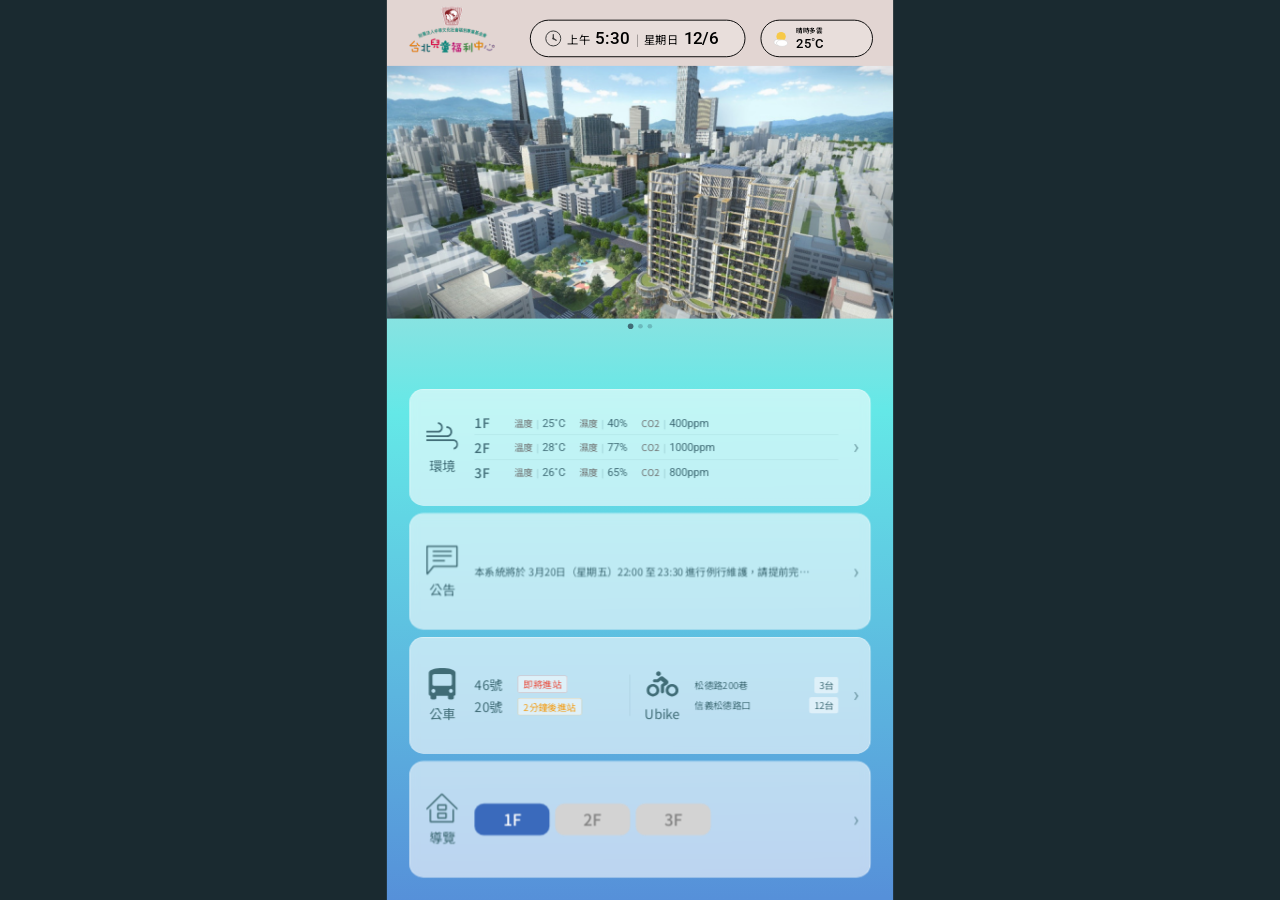
==== commit 745f8311: "paste the imgaes" ====
--- a/index.html
+++ b/index.html
@@ -136,15 +136,10 @@
 
       <!-- ── 交通資訊卡 ─────────────────────────────────── -->
       <article class="card transit-card">
-        <div class="card-icon-col">
-          <div class="card-icon">
-            <!-- <svg width="56" height="56" viewBox="0 0 56 56" fill="none" xmlns="http://www.w3.org/2000/svg">
-              <rect x="10" y="12" width="36" height="30" rx="6" fill="#b0d4c8" stroke="#406c76" stroke-width="2" />
-              <rect x="14" y="16" width="28" height="16" rx="3" fill="white" opacity=".7" />
-              <circle cx="17" cy="46" r="4" fill="#406c76" />
-              <circle cx="39" cy="46" r="4" fill="#406c76" />
-              <line x1="10" y1="36" x2="46" y2="36" stroke="#406c76" stroke-width="2" />
-            </svg> -->
+
+        <!-- 公車 -->
+        <div class="card-icon-col">
+          <div class="card-icon">
             <svg xmlns="http://www.w3.org/2000/svg" width="63" height="74" viewBox="0 0 63 74" fill="none">
               <g clip-path="url(#clip0_161_56)">
                 <path
@@ -161,8 +156,24 @@
           <p class="card-label">公車</p>
         </div>
         <div class="card-content transit-content">
-          <!-- 動態產生 by JS -->
-        </div>
+          <div class="transit-roller-wrap" id="bus-roller-wrap">
+            <div id="bus-roller"><!-- 動態產生 by JS --></div>
+          </div>
+        </div>
+
+        <!-- Ubike -->
+        <div class="transit-ubike-col">
+          <div class="card-icon">
+            <svg xmlns="http://www.w3.org/2000/svg" width="94" height="74" viewBox="0 0 94 74" fill="none">
+              <path d="M35.25 13.875C33.3802 13.875 31.587 13.1441 30.2649 11.8431C28.9428 10.542 28.2 8.77744 28.2 6.9375C28.2 5.09756 28.9428 3.33298 30.2649 2.03195C31.587 0.730913 33.3802 0 35.25 0C37.1198 0 38.913 0.730913 40.2351 2.03195C41.5572 3.33298 42.3 5.09756 42.3 6.9375C42.3 8.77744 41.5572 10.542 40.2351 11.8431C38.913 13.1441 37.1198 13.875 35.25 13.875ZM31.255 23.125L40.3319 16.0719C42.8728 14.1062 46.4566 14.0773 49.0122 16.0285L61.2175 25.3074C65.7266 28.7473 65.4034 35.5402 60.5859 38.5465L51.7 44.0965V60.125C51.7 62.6832 49.5997 64.75 47 64.75C44.4003 64.75 42.3 62.6832 42.3 60.125V41.625C42.3 40.0785 43.0784 38.6332 44.3856 37.7805L50.6719 33.6613L41.8153 26.6516L35.8375 31.3633C35.0003 32.0137 33.9722 32.375 32.9 32.375H23.5C20.9003 32.375 18.8 30.3082 18.8 27.75C18.8 25.1918 20.9003 23.125 23.5 23.125H31.255ZM85.775 55.5C85.775 52.7401 84.6609 50.0932 82.6777 48.1417C80.6945 46.1901 78.0047 45.0938 75.2 45.0938C72.3953 45.0938 69.7055 46.1901 67.7223 48.1417C65.7392 50.0932 64.625 52.7401 64.625 55.5C64.625 58.2599 65.7392 60.9068 67.7223 62.8583C69.7055 64.8099 72.3953 65.9062 75.2 65.9062C78.0047 65.9062 80.6945 64.8099 82.6777 62.8583C84.6609 60.9068 85.775 58.2599 85.775 55.5ZM56.4 55.5C56.4 50.5935 58.3807 45.8879 61.9064 42.4185C65.4321 38.9491 70.2139 37 75.2 37C80.1861 37 84.9679 38.9491 88.4936 42.4185C92.0193 45.8879 94 50.5935 94 55.5C94 60.4065 92.0193 65.1121 88.4936 68.5815C84.9679 72.0509 80.1861 74 75.2 74C70.2139 74 65.4321 72.0509 61.9064 68.5815C58.3807 65.1121 56.4 60.4065 56.4 55.5ZM29.375 55.5C29.375 52.7401 28.2608 50.0932 26.2776 48.1417C24.2944 46.1901 21.6047 45.0938 18.8 45.0938C15.9953 45.0938 13.3055 46.1901 11.3223 48.1417C9.33915 50.0932 8.225 52.7401 8.225 55.5C8.225 58.2599 9.33915 60.9068 11.3223 62.8583C13.3055 64.8099 15.9953 65.9062 18.8 65.9062C21.6047 65.9062 24.2944 64.8099 26.2776 62.8583C28.2608 60.9068 29.375 58.2599 29.375 55.5ZM0 55.5C0 50.5935 1.98072 45.8879 5.5064 42.4185C9.03208 38.9491 13.8139 37 18.8 37C23.7861 37 28.5679 38.9491 32.0936 42.4185C35.6193 45.8879 37.6 50.5935 37.6 55.5C37.6 60.4065 35.6193 65.1121 32.0936 68.5815C28.5679 72.0509 23.7861 74 18.8 74C13.8139 74 9.03208 72.0509 5.5064 68.5815C1.98072 65.1121 0 60.4065 0 55.5Z" fill="#406C76"/>
+            </svg>
+          </div>
+          <p class="card-label">Ubike</p>
+        </div>
+        <div class="transit-roller-wrap" id="ubike-roller-wrap">
+          <div id="ubike-roller"><!-- 動態產生 by JS --></div>
+        </div>
+
         <div class="card-arrow">›</div>
       </article>
 
--- a/style.css
+++ b/style.css
@@ -368,18 +368,9 @@
 /* ══════════════════════════════════════════════════════════════
    交通資訊卡
    ══════════════════════════════════════════════════════════════ */
+/* 公車內容區（bus 區塊的 card-content） */
 .transit-content {
-  flex-direction: row;
-  align-items: center;
-  gap: 0;
-}
-
-.transit-bus-col {
-  flex: 0 0 auto;
-  display: flex;
-  flex-direction: column;
-  gap: 8px;
-  padding-right: 32px;
+  padding-right: 24px;
   border-right: 1.5px solid rgba(64,108,118,0.2);
 }
 
@@ -409,26 +400,20 @@
 .bus-status.arriving { color: var(--c-arriving); border: 1px solid rgba(232,76,61,.3); }
 .bus-status.soon     { color: var(--c-soon);     border: 1px solid rgba(243,156,18,.3); }
 
+/* Ubike 圖示欄（與 card-icon-col 同層級、樣式對齊） */
 .transit-ubike-col {
+  flex: 0 0 90px;
+  display: flex;
+  flex-direction: column;
+  align-items: center;
+  gap: 8px;
+}
+
+/* Ubike 內容（輪播容器作為 .card 的直接子元素，需自行撐開 flex 空間） */
+.transit-card > .transit-roller-wrap {
   flex: 1;
-  display: flex;
-  flex-direction: column;
-  gap: 8px;
-  padding-left: 32px;
-}
-
-.ubike-header {
-  display: flex;
-  align-items: center;
-  gap: 10px;
-  margin-bottom: 4px;
-}
-
-.ubike-label {
-  font-family: var(--font-en);
-  font-size: 28px;
-  color: var(--c-text-main);
-  font-weight: 400;
+  min-width: 0;
+  padding-right: 40px;
 }
 
 .ubike-row {
@@ -452,12 +437,6 @@
   border-radius: var(--r-badge);
   background: rgba(255,255,255,0.5);
   white-space: nowrap;
-}
-
-/* Ubike SVG icon inline */
-.ubike-icon svg {
-  width: 36px;
-  height: 28px;
 }
 
 /* ══════════════════════════════════════════════════════════════
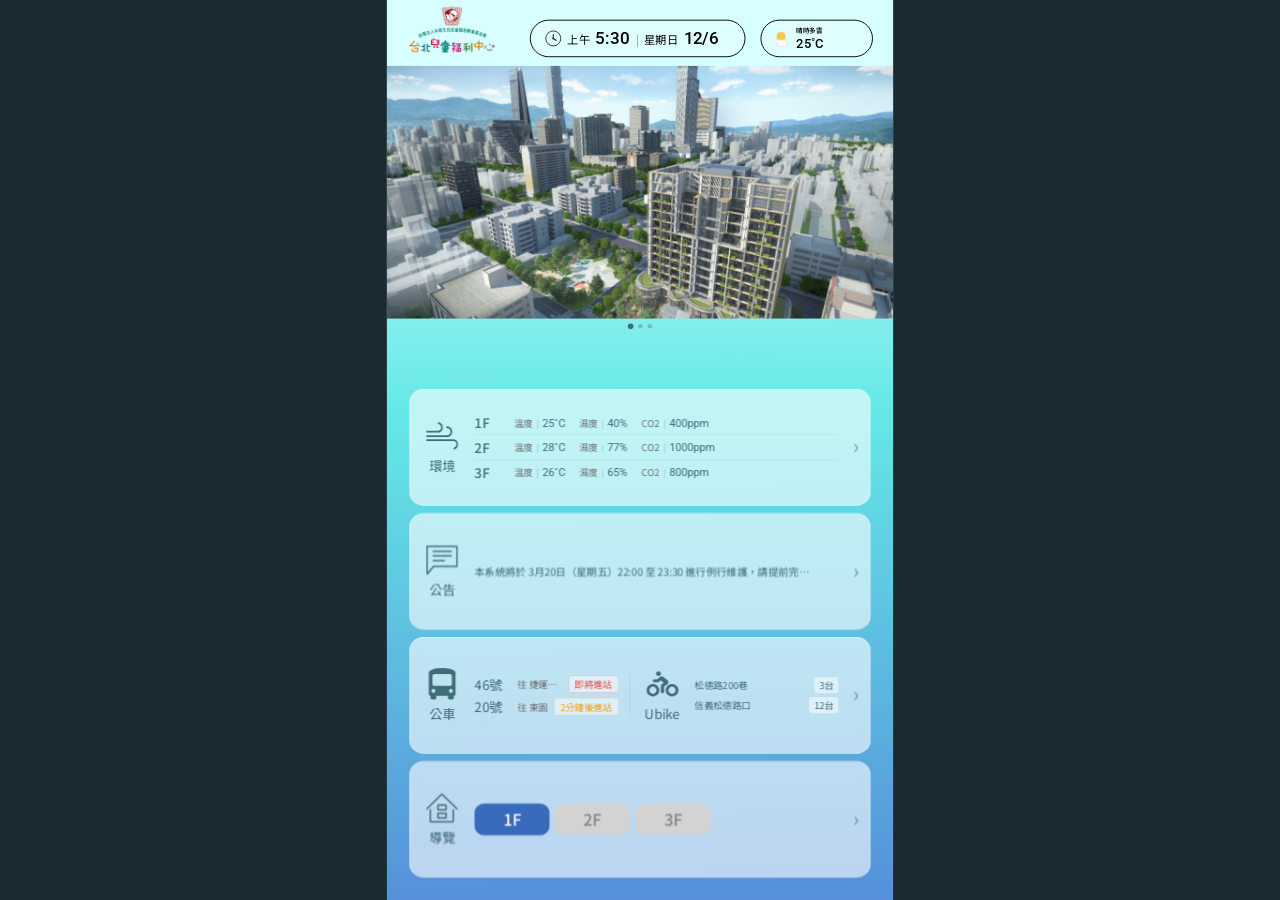
==== commit 48f4db74: "add tdx documnets" ====
--- a/index.html
+++ b/index.html
@@ -215,6 +215,7 @@
   </div><!-- /#app-root -->
 
   <script src="mock.js"></script>
+  <script src="tdx.js"></script>
   <script src="app.js"></script>
 </body>
 
--- a/style.css
+++ b/style.css
@@ -12,7 +12,8 @@
 :root {
   /* 顏色 */
   --c-primary:   #406c76;
-  --c-bg-grad-top:    rgb(226, 213, 210);
+  /* --c-bg-grad-top:    rgb(226, 213, 210); */
+  --c-bg-grad-top:    rgb(215, 255, 255);
   --c-bg-grad-mid:    rgb(100, 232, 231);
   --c-bg-grad-bot:    rgb(86, 144, 217);
   --c-card-bg:        rgba(255,255,255,0.6);
@@ -67,7 +68,7 @@
   /* 背景漸層 */
   background: linear-gradient(
     179.57deg,
-    var(--c-bg-grad-top)  8.4%,
+    var(--c-bg-grad-top)  8.2%,
     var(--c-bg-grad-mid) 45.7%,
     var(--c-bg-grad-bot) 99.8%
   );
@@ -388,6 +389,17 @@
   flex-shrink: 0;
 }
 
+.bus-dest {
+  font-family: var(--font-zh);
+  font-size: 20px;
+  color: var(--c-text-sub, #6a8a92);
+  flex: 1;
+  min-width: 0;
+  white-space: nowrap;
+  overflow: hidden;
+  text-overflow: ellipsis;
+}
+
 .bus-status {
   font-family: var(--font-zh);
   font-size: 20px;
